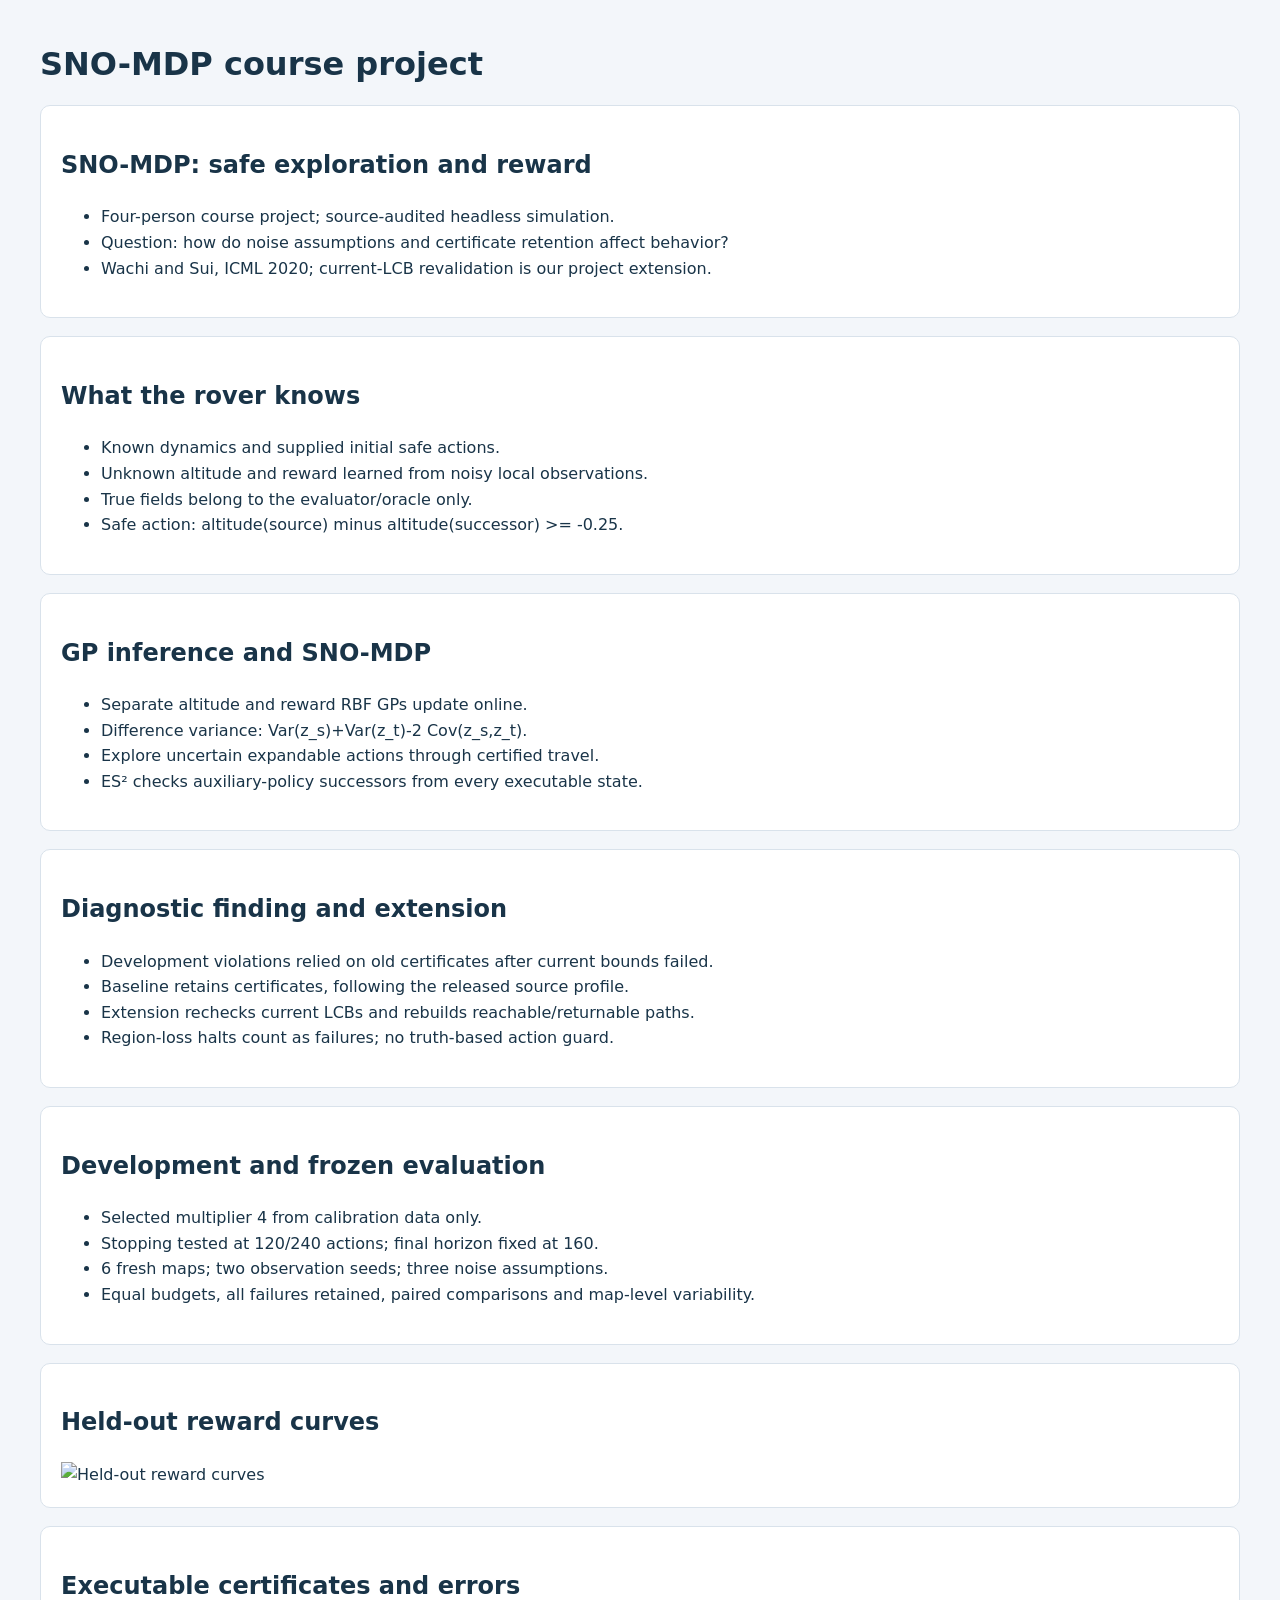
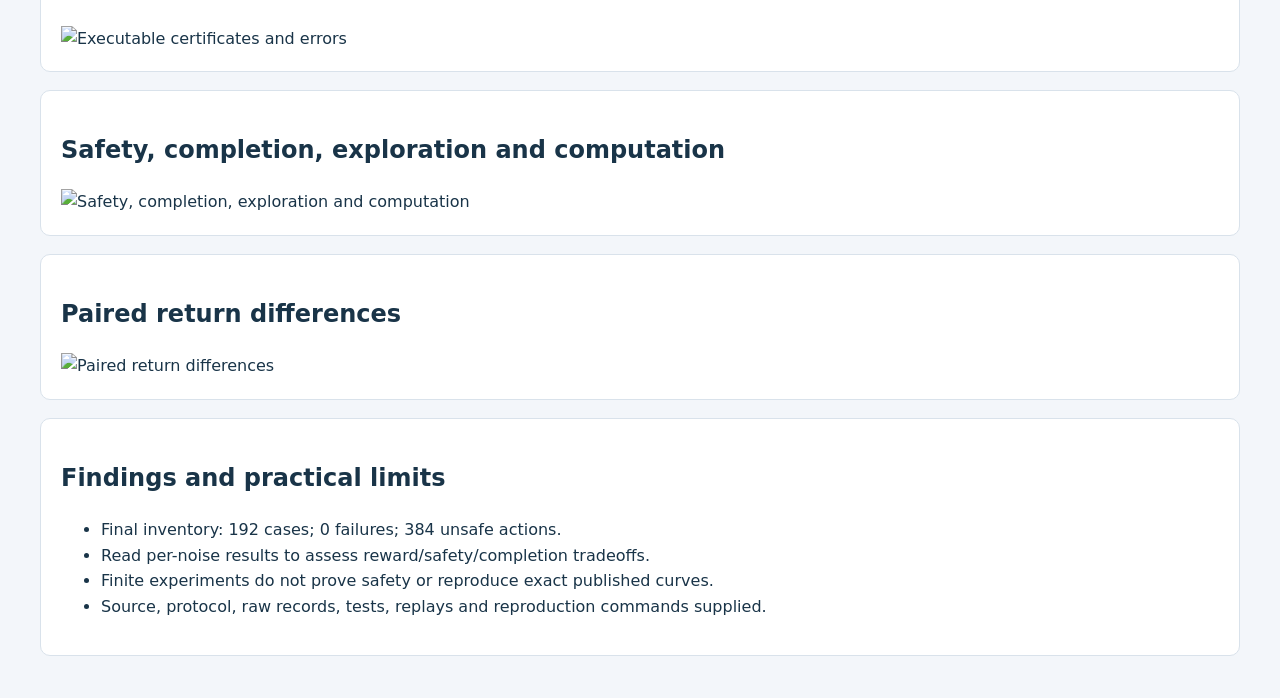
==== #34_Project/report/presentation.html @ 1cd1437e "First Version commit" ====
<!doctype html><html lang="en"><meta charset="utf-8">
<meta name="viewport" content="width=device-width,initial-scale=1">
<title>SNO-MDP course project</title><style>
body{font:16px/1.6 system-ui,sans-serif;max-width:1200px;margin:auto;padding:24px;background:#f3f6fa;color:#193448}h1{line-height:1.2}section{padding:20px;margin:18px 0;border:1px solid #d9e2eb;background:white;border-radius:10px}table{border-collapse:collapse;width:100%;font-size:.9rem}td,th{text-align:left;padding:8px;border-bottom:1px solid #d9e2eb;white-space:nowrap}.scroll{overflow:auto}img{width:100%;height:auto}a{color:#2368a1}.note{border-left:4px solid #bd843b;padding-left:16px}
</style><body><h1>SNO-MDP course project</h1><section style='break-after:page'><h2>SNO-MDP: safe exploration and reward</h2><ul><li>Four-person course project; source-audited headless simulation.</li><li>Question: how do noise assumptions and certificate retention affect behavior?</li><li>Wachi and Sui, ICML 2020; current-LCB revalidation is our project extension.</li></ul></section><section style='break-after:page'><h2>What the rover knows</h2><ul><li>Known dynamics and supplied initial safe actions.</li><li>Unknown altitude and reward learned from noisy local observations.</li><li>True fields belong to the evaluator/oracle only.</li><li>Safe action: altitude(source) minus altitude(successor) >= -0.25.</li></ul></section><section style='break-after:page'><h2>GP inference and SNO-MDP</h2><ul><li>Separate altitude and reward RBF GPs update online.</li><li>Difference variance: Var(z_s)+Var(z_t)-2 Cov(z_s,z_t).</li><li>Explore uncertain expandable actions through certified travel.</li><li>ES² checks auxiliary-policy successors from every executable state.</li></ul></section><section style='break-after:page'><h2>Diagnostic finding and extension</h2><ul><li>Development violations relied on old certificates after current bounds failed.</li><li>Baseline retains certificates, following the released source profile.</li><li>Extension rechecks current LCBs and rebuilds reachable/returnable paths.</li><li>Region-loss halts count as failures; no truth-based action guard.</li></ul></section><section style='break-after:page'><h2>Development and frozen evaluation</h2><ul><li>Selected multiplier 4 from calibration data only.</li><li>Stopping tested at 120/240 actions; final horizon fixed at 160.</li><li>6 fresh maps; two observation seeds; three noise assumptions.</li><li>Equal budgets, all failures retained, paired comparisons and map-level variability.</li></ul></section><section style='break-after:page'><h2>Held-out reward curves</h2><img style="width:100%" src="../results/final/figures/returns.png" alt="Held-out reward curves"></section><section style='break-after:page'><h2>Executable certificates and errors</h2><img style="width:100%" src="../results/final/figures/certificate_errors.png" alt="Executable certificates and errors"></section><section style='break-after:page'><h2>Safety, completion, exploration and computation</h2><img style="width:100%" src="../results/final/figures/outcomes.png" alt="Safety, completion, exploration and computation"></section><section style='break-after:page'><h2>Paired return differences</h2><img style="width:100%" src="../results/final/figures/paired_returns.png" alt="Paired return differences"></section><section style='break-after:page'><h2>Findings and practical limits</h2><ul><li>Final inventory: 192 cases; 0 failures; 384 unsafe actions.</li><li>Read per-noise results to assess reward/safety/completion tradeoffs.</li><li>Finite experiments do not prove safety or reproduce exact published curves.</li><li>Source, protocol, raw records, tests, replays and reproduction commands supplied.</li></ul></section></body></html>
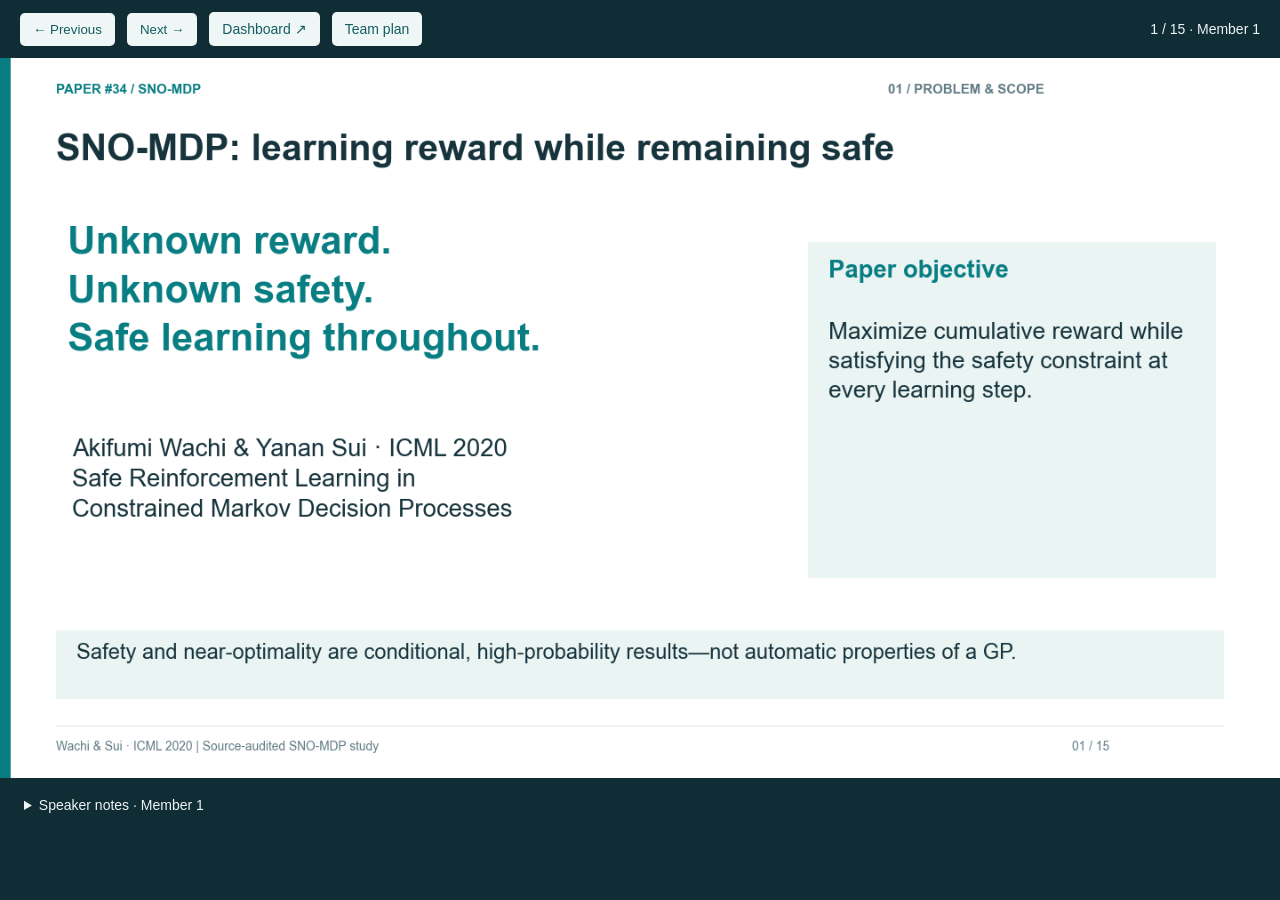
==== commit 045d8f4e: "Updated the version2.0" ====
--- a/#34_Project/report/presentation.html
+++ b/#34_Project/report/presentation.html
@@ -1,5 +1,6 @@
-<!doctype html><html lang="en"><meta charset="utf-8">
-<meta name="viewport" content="width=device-width,initial-scale=1">
-<title>SNO-MDP course project</title><style>
-body{font:16px/1.6 system-ui,sans-serif;max-width:1200px;margin:auto;padding:24px;background:#f3f6fa;color:#193448}h1{line-height:1.2}section{padding:20px;margin:18px 0;border:1px solid #d9e2eb;background:white;border-radius:10px}table{border-collapse:collapse;width:100%;font-size:.9rem}td,th{text-align:left;padding:8px;border-bottom:1px solid #d9e2eb;white-space:nowrap}.scroll{overflow:auto}img{width:100%;height:auto}a{color:#2368a1}.note{border-left:4px solid #bd843b;padding-left:16px}
-</style><body><h1>SNO-MDP course project</h1><section style='break-after:page'><h2>SNO-MDP: safe exploration and reward</h2><ul><li>Four-person course project; source-audited headless simulation.</li><li>Question: how do noise assumptions and certificate retention affect behavior?</li><li>Wachi and Sui, ICML 2020; current-LCB revalidation is our project extension.</li></ul></section><section style='break-after:page'><h2>What the rover knows</h2><ul><li>Known dynamics and supplied initial safe actions.</li><li>Unknown altitude and reward learned from noisy local observations.</li><li>True fields belong to the evaluator/oracle only.</li><li>Safe action: altitude(source) minus altitude(successor) >= -0.25.</li></ul></section><section style='break-after:page'><h2>GP inference and SNO-MDP</h2><ul><li>Separate altitude and reward RBF GPs update online.</li><li>Difference variance: Var(z_s)+Var(z_t)-2 Cov(z_s,z_t).</li><li>Explore uncertain expandable actions through certified travel.</li><li>ES² checks auxiliary-policy successors from every executable state.</li></ul></section><section style='break-after:page'><h2>Diagnostic finding and extension</h2><ul><li>Development violations relied on old certificates after current bounds failed.</li><li>Baseline retains certificates, following the released source profile.</li><li>Extension rechecks current LCBs and rebuilds reachable/returnable paths.</li><li>Region-loss halts count as failures; no truth-based action guard.</li></ul></section><section style='break-after:page'><h2>Development and frozen evaluation</h2><ul><li>Selected multiplier 4 from calibration data only.</li><li>Stopping tested at 120/240 actions; final horizon fixed at 160.</li><li>6 fresh maps; two observation seeds; three noise assumptions.</li><li>Equal budgets, all failures retained, paired comparisons and map-level variability.</li></ul></section><section style='break-after:page'><h2>Held-out reward curves</h2><img style="width:100%" src="../results/final/figures/returns.png" alt="Held-out reward curves"></section><section style='break-after:page'><h2>Executable certificates and errors</h2><img style="width:100%" src="../results/final/figures/certificate_errors.png" alt="Executable certificates and errors"></section><section style='break-after:page'><h2>Safety, completion, exploration and computation</h2><img style="width:100%" src="../results/final/figures/outcomes.png" alt="Safety, completion, exploration and computation"></section><section style='break-after:page'><h2>Paired return differences</h2><img style="width:100%" src="../results/final/figures/paired_returns.png" alt="Paired return differences"></section><section style='break-after:page'><h2>Findings and practical limits</h2><ul><li>Final inventory: 192 cases; 0 failures; 384 unsafe actions.</li><li>Read per-noise results to assess reward/safety/completion tradeoffs.</li><li>Finite experiments do not prove safety or reproduce exact published curves.</li><li>Source, protocol, raw records, tests, replays and reproduction commands supplied.</li></ul></section></body></html>+<!doctype html><html lang="en"><meta charset="utf-8"><meta name="viewport" content="width=device-width,initial-scale=1">
+<title>SNO-MDP · final professor presentation</title><style>
+body{margin:0;background:#102d36;color:#edf5f5;font:14px Arial,sans-serif}nav{display:flex;gap:12px;align-items:center;padding:12px 20px;flex-wrap:wrap}button,a{background:#eff7f6;color:#145c62;border:0;border-radius:5px;padding:9px 13px;text-decoration:none;cursor:pointer}#position{margin-left:auto}.slide{max-width:1420px;margin:auto}.slide img{width:100%;display:block}details{padding:16px 24px;line-height:1.6}details pre{white-space:pre-wrap;font:inherit}summary{cursor:pointer}[hidden]{display:none!important}@media print{nav,details{display:none}.slide[hidden]{display:block!important}.slide{break-after:page}body{background:white}@page{size:landscape;margin:0}}
+</style><nav><button id="prev">← Previous</button><button id="next">Next →</button><a href="http://127.0.0.1:8765" target="_blank" rel="noopener">Dashboard ↗</a><a href="team_presentation_plan.md">Team plan</a><span id="position"></span></nav><section class="slide" data-member="1" ><img src="presentation_assets/slide_01.png" alt="SNO-MDP: learning reward while remaining safe"><details><summary>Speaker notes · Member 1</summary><p></p><pre>The paper is Safe Reinforcement Learning in Constrained Markov Decision Processes by Akifumi Wachi and Yanan Sui, ICML 2020. It studies unknown reward and safety functions, with safety required during learning, not just after convergence. Its guarantees are high-probability statements under explicit assumptions, not unconditional zero-risk claims. Our project is a source-audited empirical reproduction with a certificate-revalidation extension. We separate literature, implementation, and measured results.</pre></details></section><section class="slide" data-member="1" hidden><img src="presentation_assets/slide_02.png" alt="The challenge: learn two unknown functions safely"><details><summary>Speaker notes · Member 1</summary><p></p><pre>In the paper, reward r of a state and safety g of a state are unknown, while transition dynamics are known. The state constraint must hold at each visited time, unlike merely bounding an expected accumulated cost. Our implemented discrete benchmark instead checks a directed altitude difference. A move uphill can fail while the reverse move passes. The learner observes noisy local values and supplied initial certificates; complete truth is evaluator information. The final project uses twenty-by-twenty synthetic fields. This six-by-six grid is an illustration, not a Mars experiment.</pre></details></section><section class="slide" data-member="1" hidden><img src="presentation_assets/slide_03.png" alt="What makes the paper’s guarantees possible?"><details><summary>Speaker notes · Member 1</summary><p></p><pre>Safe learning from nothing is not generally possible. The paper assumes a nonempty known-safe seed set, bounded RKHS norms for reward and safety, Lipschitz regularity of safety, and controlled observation noise. Its confidence schedules support a simultaneous high-probability confidence event. On that event, the safe-region construction supports safety at every step and the stated near-optimality results. Our fixed practical multipliers do not verify those hypotheses, and finite zero-violation runs cannot replace that proof.</pre></details></section><section class="slide" data-member="1" hidden><img src="presentation_assets/slide_04.png" alt="From safe exploration to near-optimal reward"><details><summary>Speaker notes · Member 1</summary><p></p><pre>SafeMDP has a purposeful information-gathering objective: it expands the safely certifiable region without optimizing reward. Calling it aimless is inaccurate. SNO-MDP separates safety exploration from optimistic reward planning; ES2 can stop safety exploration early while retaining the paper’s conditional near-optimality result. P-ES2 is the paper’s probability-weighted practical alternative. It can converge faster empirically, but the paper does not supply the same reward near-optimality guarantee for it. Our frozen project implements basic SNO-MDP, ES2, and current-LCB revalidation, not P-ES2 or Mars evaluation. Member 2 explains the mechanics.</pre></details></section><section class="slide" data-member="2" hidden><img src="presentation_assets/slide_05.png" alt="Two GPs: uncertainty for safety and optimism for reward"><details><summary>Speaker notes · Member 2</summary><p></p><pre>Separate GPs model reward and altitude. In our port, safety concerns a correlated difference between endpoint altitudes, so its variance includes the covariance term. The code uses direct standard-deviation multipliers c_s and c_r; the paper’s intervals use square-root beta for safety and square-root alpha for reward. These numerical settings are not interchangeable. The reward upper bound uses c_r equal to three. Actual sensor noise defaults to point zero zero one, and a separate factor controls assumed altitude noise. These values do not by themselves establish the paper’s confidence event.</pre></details></section><section class="slide" data-member="2" hidden><img src="presentation_assets/slide_06.png" alt="Pessimistic, optimistic, and expansion candidates"><details><summary>Speaker notes · Member 2</summary><p></p><pre>The pessimistic region contains model-certified states with reachability and returnability. The optimistic region contains possibilities consistent with upper bounds and graph constraints; it is not permission to move. Expanders are permitted candidates whose optimistic information could certify more territory. They are not merely every boundary cell. The paper defines state regions with Lipschitz propagation. Our source port uses directed state-action certificates and an expander score. It selects large uncertainty widths and travels through executable actions. The project’s L equal to zero is an expander setting, not a valid global flat-terrain assumption.</pre></details></section><section class="slide" data-member="2" hidden><img src="presentation_assets/slide_07.png" alt="Our extension: recheck historical safety permissions"><details><summary>Speaker notes · Member 2</summary><p></p><pre>Our baseline recomputes bounds and retains previously accepted actions, following the released source profile. This differs from the paper’s historical interval intersection. Our extension requires current support or an initial certificate and rebuilds the reachable and returnable graph. If the current state loses this region, the run halts and counts as a failure. The saved step-ninety-six up action has LCB minus zero point two eight zero six, below minus zero point two five, yet retained permission allows it. Member 4 shows the violation. Both GPs keep updating in our reward phase; our implementation does not freeze learning.</pre></details></section><section class="slide" data-member="2" hidden><img src="presentation_assets/slide_08.png" alt="ES2 and P-ES2: different auxiliary planning models"><details><summary>Speaker notes · Member 2</summary><p></p><pre>ES2 checks an auxiliary optimistic MDP and stops when all relevant policy successors from executable sources remain inside the pessimistic region. Our project implements that source-profile test. The paper’s P-ES2 weights transitions using GP safety probabilities and a virtual zero-reward absorbing state. It is a practical alternative without the same near-optimality proof. Early stopping changes when exploration ends, not permission to take unsafe moves. Our project does not implement P-ES2. Member 3 now shows our actual empirical results.</pre></details></section><section class="slide" data-member="3" hidden><img src="presentation_assets/slide_09.png" alt="Experimental design: freeze first, evaluate fresh cases"><details><summary>Speaker notes · Member 3</summary><p></p><pre>MEMBER 3 | Team slide 11 | Target 40 seconds&#10;&#10;DO NOT SPEAK: Point to six maps, two repeats, three noise factors, and the common 160-action budget.&#10;&#10;Before showing the graphs, here is our evaluation setup. We froze the settings before testing six new 20-by-20 maps, with two sensor-noise repeats and three assumed-noise settings.&#10;&#10;We completed 192 runs, including reference runs. Every run used 160 actions, including travel and exploration. This makes the comparison fair. To test revalidation separately from confidence tuning, we have compare methods with the same safety confidence multiplier.</pre></details></section><section class="slide" data-member="3" hidden><img src="presentation_assets/slide_10.png" alt="Reward across the same action budget"><details><summary>Speaker notes · Member 3</summary><p>Follow the five-minute team rehearsal; only spoken paragraphs are timed.</p><pre>MEMBER 3 | Team slide 12 | Target 45 seconds&#10;&#10;DO NOT SPEAK: Point to the axes, then compare the grey and teal curves. Identify the dashed reference.&#10;&#10;The horizontal axis shows actions; the vertical axis shows discounted return, meaning collected reward with later rewards weighted less.&#10;&#10;Compare grey SNO-MDP (Safe Near-Optimal Markov Decision Process, the basic method) with teal ES² (Early Stopping of Exploration of Safety).&#10;&#10;With the confidence multiplier at two, early stopping earns greater than the basic method. The dashed oracle knows the true environment and is a privileged reference. Higher reward alone does not establish safer performance.</pre></details></section><section class="slide" data-member="3" hidden><img src="presentation_assets/slide_11.png" alt="Safety and reward must be read together"><details><summary>Speaker notes · Member 3</summary><p>Follow the five-minute team rehearsal; only spoken paragraphs are timed.</p><pre>MEMBER 3 | Team slide 13 | Target 75 seconds&#10;&#10;DO NOT SPEAK: Explain the error bars, define the two permission rules, then compare the two conditions at four.&#10;&#10;Here in the bar-chart, read reward and safety together. The error bars show SD (standard deviation: variation across six map averages), not confidence intervals.&#10;&#10;The label c (safety confidence multiplier) controls the width of the model&#x27;s safety margin. Four requires stronger evidence than two.&#10;&#10;Retained means an earlier learned safety permission can remain active even when the current bound fails. &#10;Revalidated means learned permissions are checked against current bounds; unsupported permissions are excluded before planning.&#10;&#10;At multiplier two, the average is 2.5 unsafe actions per run. Both versions at four record zero here, with lower mean reward. Comparing these two at the same multiplier isolates the permission rule. Since both have zero violations here, this slide alone does not show an additional safety benefit from revalidation.</pre></details></section><section class="slide" data-member="3" hidden><img src="presentation_assets/slide_12.png" alt="Robustness when sensor noise is misspecified"><details><summary>Speaker notes · Member 3</summary><p>Follow the five-minute team rehearsal; only spoken paragraphs are timed.</p><pre>MEMBER 3 | Team slide 14 | Target 50 seconds&#10;&#10;DO NOT SPEAK: Explain the three assumptions, then point to the side-panel totals: 98, 2, and 0.&#10;&#10;Here the actual altitude-sensor noise stays fixed; we change only the assumed noise standard deviation.&#10;&#10;A factor of 0.5 underestimates noise, one matches it, and two overestimates it. The graph shows unsafe actions per run; the side panel gives totals across 36 runs per method.&#10;&#10;Retained at two records 98 unsafe actions, retained at four records two, and revalidated at four records zero. The two retained-at-four violations occur in one underestimated-noise run. This is limited experimental evidence, not a universal guarantee.</pre></details></section><section class="slide" data-member="3" hidden><img src="presentation_assets/slide_13.png" alt="ES2 shifts actions from exploration to reward"><details><summary>Speaker notes · Member 3</summary><p>Follow the five-minute team rehearsal; only spoken paragraphs are timed.</p><pre>MEMBER 3 | Team slide 15 | Target 40 seconds&#10;&#10;DO NOT SPEAK: Compare the first two bars and point to the 42.58-action difference.&#10;&#10;This graph shows how early stopping changes the fixed budget. Compare the first two bars, both using the confidence multiplier of two.&#10;&#10;The basic method spends all 160 actions exploring safety. Early stopping averages 117.42, reallocating 42.58 actions—26.6 percent of the budget—to reward optimization.&#10;&#10;Every run still uses 160 actions and collects reward during exploration. This shows a change in priorities, not faster computation.</pre></details></section><section class="slide" data-member="3" hidden><img src="presentation_assets/slide_14.png" alt="Saved dashboard evidence"><details><summary>Speaker notes · Member 3</summary><p></p><pre>MEMBER 3 | Team slide 16 | Target 40 seconds&#10;&#10;DO NOT SPEAK: Identify the saved replay. Point to the failed current bound and the violation count at step 97.&#10;&#10;This is saved dashboard evidence. Before the move at step 96, the LCB (lower confidence bound: the model&#x27;s conservative safety estimate) is about minus 0.281, below the threshold of minus 0.25.&#10;&#10;The current bound therefore cannot certify the move, but an earlier retained permission allows it. At step 97, one actual violation is recorded.&#10;&#10;This single trajectory illustrates the mechanism; the earlier graphs summarize multiple runs. Srinivas will show the interactive replay.</pre></details></section><section class="slide" data-member="3" hidden><img src="presentation_assets/slide_15.png" alt="Thank You"><details><summary>Speaker notes · Member 3</summary><p>Follow the five-minute team rehearsal; only spoken paragraphs are timed.</p><pre>MEMBER 3 | Team slide 17 | Target 10 seconds&#10;&#10;DO NOT SPEAK: Hand over to Srinivas without introducing another result.&#10;&#10;Thank you. Srinivas will now demonstrate the dashboard and compare individual experiments.</pre></details></section><script>
+let index=0;const all=[...document.querySelectorAll('.slide')];function update(){const limit=all.length;index=Math.max(0,Math.min(limit-1,index));all.forEach((s,i)=>s.hidden=i!==index);document.getElementById('position').textContent=(index+1)+' / '+limit+' · Member '+all[index].dataset.member;document.getElementById('prev').disabled=index===0;document.getElementById('next').disabled=index===limit-1;}document.getElementById('prev').onclick=()=>{index--;update()};document.getElementById('next').onclick=()=>{index++;update()};document.onkeydown=e=>{if(e.target.closest('details')||(e.key===' '&&['BUTTON','A'].includes(e.target.tagName)))return;if(e.key==='ArrowRight'||e.key===' '){e.preventDefault();index++;update()}if(e.key==='ArrowLeft'){index--;update()}};update();
+</script></html>
